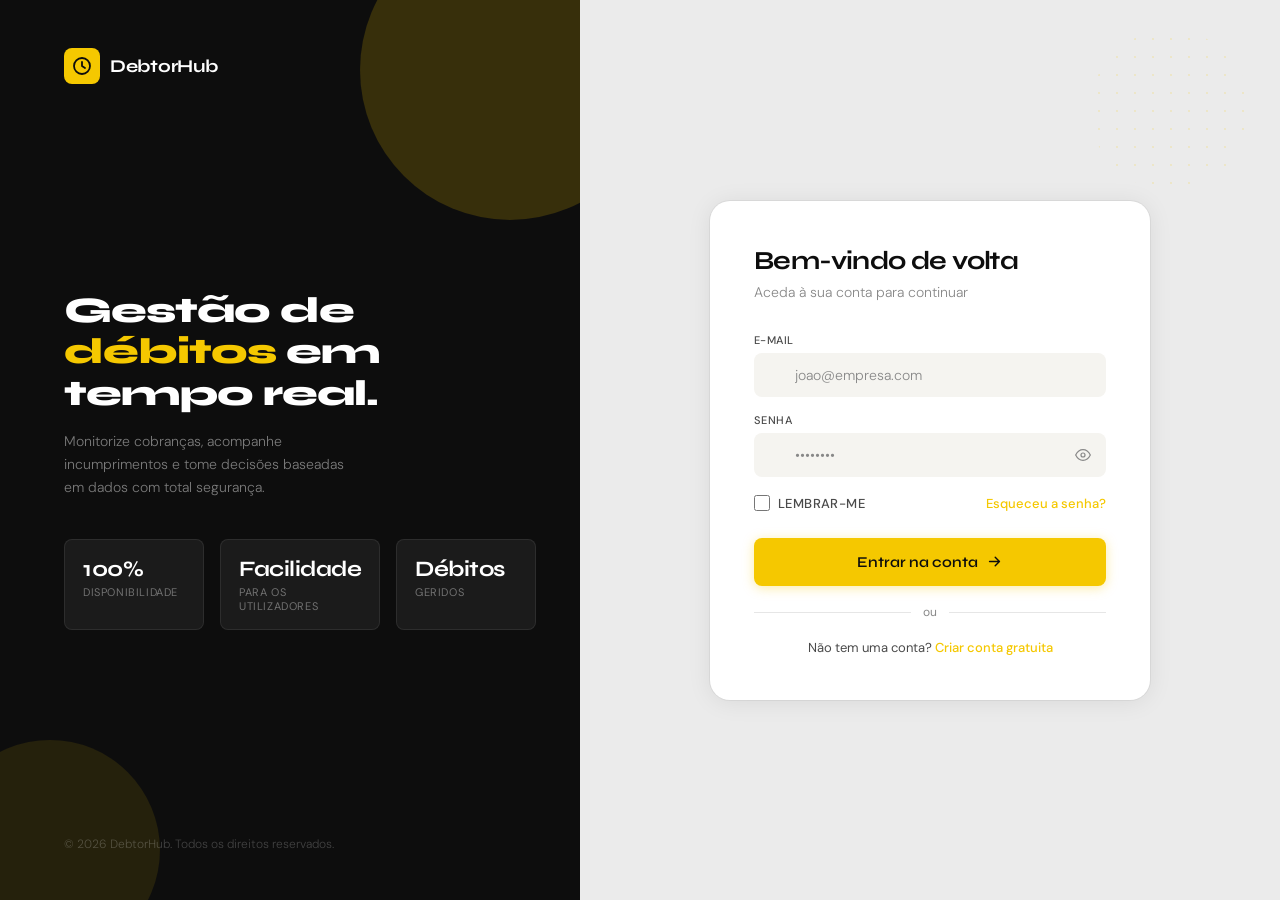
==== index.html @ b58ce5f7 "fix: move HTML files to root for Render static deploy" ====
<!DOCTYPE html>
<html lang="pt-BR">
<head>
<meta charset="UTF-8" />
<meta name="viewport" content="width=device-width, initial-scale=1.0" />

<link rel="icon" type="image/png" href="/src/assets/favicon/favicon-96x96.png" sizes="96x96" />
<link rel="icon" type="image/svg+xml" href="/src/assets/favicon/favicon.svg" />
<link rel="shortcut icon" href="/src/assets/favicon/favicon.ico" />
<link rel="apple-touch-icon" sizes="180x180" href="/src/assets/favicon/apple-touch-icon.png" />
<meta name="apple-mobile-web-app-title" content="MyWebSite" />
<link rel="manifest" href="/src/assets/favicon/site.webmanifest" />

<script src="/src/js/debtor-login.js" defer></script>

<title>DebtorHub — Acesso</title>
<link href="https://fonts.googleapis.com/css2?family=Syne:wght@400;600;700;800&family=DM+Sans:ital,wght@0,300;0,400;0,500;1,300&display=swap" rel="stylesheet" />
<link rel="stylesheet" href="/src/css/debtor-login.css" />
</head>
<body>

<div id="screen-block">
  <div class="block-icon">
    <svg viewBox="0 0 24 24"><rect x="5" y="2" width="14" height="20" rx="3"/><line x1="12" y1="18" x2="12" y2="18.5"/></svg>
  </div>
  <h2>Ecrã muito pequeno</h2>
  <p>O DebtorHub foi desenhado para uso em desktop. Aceda por um computador com resolução mínima de 1024px.</p>
  <div class="block-badge">Mínimo: 1024px de largura</div>
</div>

<div class="panel-left">
  <div class="brand">
    <div class="brand-icon">
      <svg viewBox="0 0 20 20" fill="none" stroke="#0D0D0D" stroke-width="1.8" stroke-linecap="round" stroke-linejoin="round">
        <circle cx="10" cy="10" r="8"/>
        <path d="M10 6v4l3 2"/>
      </svg>
    </div>
    <span class="brand-name">DebtorHub</span>
  </div>

  <div class="panel-left-content">
    <h2>Gestão de <span>débitos</span> em tempo real.</h2>
    <p>Monitorize cobranças, acompanhe incumprimentos e tome decisões baseadas em dados com total segurança.</p>
    <div class="stats-row">
      <div class="stat-card"><div class="stat-value">100%</div><div class="stat-label">Disponibilidade</div></div>
      <div class="stat-card"><div class="stat-value">Facilidade</div><div class="stat-label">Para os utilizadores</div></div>
      <div class="stat-card"><div class="stat-value">Débitos</div><div class="stat-label">Geridos</div></div>
    </div>
  </div>

  <p class="footer-text">© 2026 DebtorHub. Todos os direitos reservados.</p>
</div>

<div class="panel-right">
  <div class="form-card">

    <div class="screen active" id="screen-login">
      <h1 class="form-heading">Bem-vindo de volta</h1>
      <p class="form-subtext">Aceda à sua conta para continuar</p>

      <div class="alert error" id="login-error">
        <svg viewBox="0 0 24 24"><circle cx="12" cy="12" r="9"/><line x1="12" y1="8" x2="12" y2="12"/><line x1="12" y1="16" x2="12.01" y2="16"/></svg>
        <span id="login-error-msg">E-mail ou senha incorretos.</span>
      </div>

      <div class="field">
        <label for="login-email">E-mail</label>
        <div class="input-wrap">
          <input type="email" id="login-email" placeholder="joao@empresa.com" autocomplete="email" />
          <svg class="ico" viewBox="0 0 24 24"><rect x="3" y="5" width="18" height="14" rx="2"/><path d="M3 7l9 6 9-6"/></svg>
        </div>
        <span class="field-error" id="login-email-err">Informe um e-mail válido.</span>
      </div>

      <div class="field">
        <label for="login-password">Senha</label>
        <div class="input-wrap">
          <input type="password" id="login-password" placeholder="••••••••" autocomplete="current-password" />
          <svg class="ico" viewBox="0 0 24 24"><rect x="5" y="11" width="14" height="10" rx="2"/><path d="M8 11V7a4 4 0 018 0v4"/></svg>
          <button class="toggle-pw" type="button" onclick="togglePw('login-password',this)" aria-label="Mostrar senha">
            <svg viewBox="0 0 24 24"><path d="M1 12s4-8 11-8 11 8 11 8-4 8-11 8-11-8-11-8z"/><circle cx="12" cy="12" r="3"/></svg>
          </button>
        </div>
        <span class="field-error" id="login-pw-err">Informe a senha.</span>
      </div>

      <div class="form-options">
        <label class="check-label">
          <input type="checkbox" id="remember" /> Lembrar-me
        </label>
        <button class="link-btn" onclick="showScreen('screen-recovery')">Esqueceu a senha?</button>
      </div>

      <button class="btn-primary" id="btn-login" onclick="handleLogin()">
        <div class="spinner"></div>
        <span class="btn-label">Entrar na conta</span>
        <svg class="arrow" viewBox="0 0 24 24"><path d="M5 12h14M13 6l6 6-6 6"/></svg>
      </button>

      <div class="divider"><span>ou</span></div>
      <p class="signup-row">Não tem uma conta? <button class="link-btn" onclick="showScreen('screen-register')">Criar conta gratuita</button></p>
    </div>

    <div class="screen" id="screen-register">
      <button class="back-btn" onclick="showScreen('screen-login')">
        <svg viewBox="0 0 24 24"><path d="M19 12H5M12 5l-7 7 7 7"/></svg>
        Voltar para login
      </button>
      <h1 class="form-heading">Criar conta</h1>
      <p class="form-subtext">Preencha os dados abaixo para começar</p>

      <div class="alert error" id="register-error">
        <svg viewBox="0 0 24 24"><circle cx="12" cy="12" r="9"/><line x1="12" y1="8" x2="12" y2="12"/><line x1="12" y1="16" x2="12.01" y2="16"/></svg>
        <span id="register-error-msg">Ocorreu um erro. Tente novamente.</span>
      </div>

      <div class="form-row" style="margin-bottom:16px">
        <div class="field" style="margin-bottom:0">
          <label for="reg-first">Nome</label>
          <div class="input-wrap">
            <input type="text" id="reg-first" placeholder="João" autocomplete="given-name" />
            <svg class="ico" viewBox="0 0 24 24"><circle cx="12" cy="8" r="3.5"/><path d="M5 20c0-3.866 3.134-7 7-7s7 3.134 7 7"/></svg>
          </div>
          <span class="field-error" id="reg-first-err">Campo obrigatório.</span>
        </div>
        <div class="field" style="margin-bottom:0">
          <label for="reg-last">Sobrenome</label>
          <div class="input-wrap">
            <input type="text" id="reg-last" placeholder="Silva" autocomplete="family-name" />
            <svg class="ico" viewBox="0 0 24 24"><circle cx="12" cy="8" r="3.5"/><path d="M5 20c0-3.866 3.134-7 7-7s7 3.134 7 7"/></svg>
          </div>
          <span class="field-error" id="reg-last-err">Campo obrigatório.</span>
        </div>
      </div>

      <div class="field">
        <label for="reg-email">E-mail</label>
        <div class="input-wrap">
          <input type="email" id="reg-email" placeholder="joao@empresa.com" autocomplete="email" />
          <svg class="ico" viewBox="0 0 24 24"><rect x="3" y="5" width="18" height="14" rx="2"/><path d="M3 7l9 6 9-6"/></svg>
        </div>
        <span class="field-error" id="reg-email-err">Informe um e-mail válido.</span>
      </div>

      <div class="field">
        <label for="reg-password">Senha</label>
        <div class="input-wrap">
          <input type="password" id="reg-password" placeholder="Mínimo 8 caracteres" autocomplete="new-password" oninput="checkStrength(this.value)" />
          <svg class="ico" viewBox="0 0 24 24"><rect x="5" y="11" width="14" height="10" rx="2"/><path d="M8 11V7a4 4 0 018 0v4"/></svg>
          <button class="toggle-pw" type="button" onclick="togglePw('reg-password',this)" aria-label="Mostrar senha">
            <svg viewBox="0 0 24 24"><path d="M1 12s4-8 11-8 11 8 11 8-4 8-11 8-11-8-11-8z"/><circle cx="12" cy="12" r="3"/></svg>
          </button>
        </div>
        <div class="pw-strength">
          <div class="pw-bar" id="bar1"></div>
          <div class="pw-bar" id="bar2"></div>
          <div class="pw-bar" id="bar3"></div>
          <div class="pw-bar" id="bar4"></div>
        </div>
        <span class="pw-hint" id="pw-hint">Use letras, números e símbolos</span>
        <span class="field-error" id="reg-pw-err">Mínimo de 8 caracteres.</span>
      </div>

      <button class="btn-primary" id="btn-register" onclick="handleRegister()">
        <div class="spinner"></div>
        <span class="btn-label">Criar conta</span>
        <svg class="arrow" viewBox="0 0 24 24"><path d="M5 12h14M13 6l6 6-6 6"/></svg>
      </button>

      <div class="divider"><span>ou</span></div>
      <p class="signup-row">Já tem conta? <button class="link-btn" onclick="showScreen('screen-login')">Entrar</button></p>
    </div>

    <div class="screen" id="screen-recovery">
      <button class="back-btn" onclick="showScreen('screen-login')">
        <svg viewBox="0 0 24 24"><path d="M19 12H5M12 5l-7 7 7 7"/></svg>
        Voltar para login
      </button>
      <h1 class="form-heading">Recuperar senha</h1>
      <p class="form-subtext">Enviaremos um link para redefinir a sua senha.</p>

      <div class="alert success" id="recovery-success">
        <svg viewBox="0 0 24 24"><path d="M20 6L9 17l-5-5"/></svg>
        <span>Link enviado! Verifique a sua caixa de entrada.</span>
      </div>

      <div class="alert error" id="recovery-error">
        <svg viewBox="0 0 24 24"><circle cx="12" cy="12" r="9"/><line x1="12" y1="8" x2="12" y2="12"/><line x1="12" y1="16" x2="12.01" y2="16"/></svg>
        <span id="recovery-error-msg">E-mail não encontrado.</span>
      </div>

      <div id="recovery-form-wrap">
        <div class="field">
          <label for="recovery-email">E-mail registado</label>
          <div class="input-wrap">
            <input type="email" id="recovery-email" placeholder="joao@empresa.com" autocomplete="email" />
            <svg class="ico" viewBox="0 0 24 24"><rect x="3" y="5" width="18" height="14" rx="2"/><path d="M3 7l9 6 9-6"/></svg>
          </div>
          <span class="field-error" id="recovery-email-err">Informe um e-mail válido.</span>
        </div>

        <button class="btn-primary" id="btn-recovery" onclick="handleRecovery()">
          <div class="spinner"></div>
          <span class="btn-label">Enviar link de recuperação</span>
          <svg class="arrow" viewBox="0 0 24 24"><path d="M5 12h14M13 6l6 6-6 6"/></svg>
        </button>
      </div>
    </div>

  </div></div></body>
</html>
---- src/css/debtor-login.css ----
*, *::before, *::after { box-sizing: border-box; margin: 0; padding: 0; }

#screen-block {
  display: none;
  position: fixed; inset: 0; z-index: 9999;
  background: #0D0D0D;
  flex-direction: column;
  align-items: center;
  justify-content: center;
  padding: 32px;
  text-align: center;
}
#screen-block.show { display: flex; }
#screen-block .block-icon {
  width: 64px; height: 64px;
  background: rgba(245,200,0,0.12);
  border: 1.5px solid rgba(245,200,0,0.25);
  border-radius: 16px;
  display: flex; align-items: center; justify-content: center;
  margin-bottom: 28px;
}
#screen-block .block-icon svg { width: 30px; height: 30px; fill: none; stroke: #F5C800; stroke-width: 1.8; stroke-linecap: round; stroke-linejoin: round; }
#screen-block h2 { font-family: 'Syne', sans-serif; font-weight: 700; font-size: 22px; color: #fff; letter-spacing: -0.4px; margin-bottom: 10px; }
#screen-block p { font-size: 14px; color: rgba(255,255,255,0.45); font-weight: 300; line-height: 1.65; max-width: 280px; }
#screen-block .block-badge {
  margin-top: 32px;
  background: rgba(245,200,0,0.10);
  border: 1px solid rgba(245,200,0,0.2);
  border-radius: 99px;
  padding: 6px 16px;
  font-size: 12px; color: #F5C800; font-weight: 500; letter-spacing: 0.3px;
}

:root {
  --ink: #0D0D0D;
  --ink-muted: #4A4A4A;
  --ink-ghost: #888888;
  --surface: #FFFFFF;
  --surface-2: #F5F4F0;
  --border: rgba(13,13,13,0.10);
  --accent: #F5C800;
  --accent-hover: #DDB400;
  --shadow-btn: 0 2px 12px rgba(245,200,0,0.35);
  --shadow-card: 0 2px 24px rgba(13,13,13,0.08), 0 0 0 1px rgba(13,13,13,0.05);
  --radius: 12px;
  --radius-sm: 8px;
  --danger: #C8183A;
  --danger-bg: #FEF1F3;
  --success: #0E7A50;
  --success-bg: #ECFDF3;
  --success-border: #A7F3C2;
}

body {
  font-family: 'DM Sans', sans-serif;
  background: #EBEBEB;
  min-height: 100vh;
  display: flex;
  align-items: stretch;
  color: var(--ink);
  overflow: hidden;
}

/* ── LEFT PANEL ── */
.panel-left {
  width: 580px;
  flex-shrink: 0;
  background: var(--ink);
  display: flex;
  flex-direction: column;
  justify-content: space-between;
  padding: 48px 44px;
  padding-left: 64px;
  position: relative;
  overflow: hidden;
}
.panel-left::before {
  content: '';
  position: absolute; top: -80px; right: -80px;
  width: 300px; height: 300px;
  border-radius: 50%;
  background: rgba(245,200,0,0.18);
}
.panel-left::after {
  content: '';
  position: absolute; bottom: -60px; left: -60px;
  width: 220px; height: 220px;
  border-radius: 50%;
  background: rgba(245,200,0,0.10);
}

.brand { display: flex; align-items: center; gap: 10px; position: relative; z-index: 1; }
.brand-icon {
  width: 36px; height: 36px;
  background: var(--accent);
  border-radius: 8px;
  display: flex; align-items: center; justify-content: center;
}
.brand-icon svg { width: 20px; height: 20px; }
.brand-name { font-family: 'Syne', sans-serif; font-weight: 700; font-size: 18px; color: #fff; letter-spacing: -0.3px; }

.panel-left-content { position: relative; z-index: 1; }
.panel-left-content h2 {
  font-family: 'Syne', sans-serif;
  font-weight: 800; font-size: 36px;
  color: #fff; line-height: 1.15; letter-spacing: -1px;
  margin-bottom: 16px;
}
.panel-left-content h2 span { color: #F5C800; }
.panel-left-content p { font-size: 14px; color: rgba(255,255,255,0.45); line-height: 1.65; font-weight: 300; max-width: 280px; }

.stats-row { display: flex; gap: 16px; margin-top: 40px; position: relative; z-index: 1; }
.stat-card {
  background: rgba(255,255,255,0.06);
  border: 1px solid rgba(255,255,255,0.08);
  border-radius: var(--radius-sm);
  padding: 16px 18px; flex: 1;
}
.stat-value { font-family: 'Syne', sans-serif; font-weight: 700; font-size: 22px; color: #fff; letter-spacing: -0.5px; }
.stat-label { font-size: 11px; color: rgba(255,255,255,0.38); margin-top: 3px; text-transform: uppercase; letter-spacing: 0.6px; }

.footer-text { font-size: 12px; color: rgba(255,255,255,0.22); position: relative; z-index: 1; font-weight: 300; }

/* ── RIGHT PANEL ── */
.panel-right {
  flex: 1; display: flex; align-items: center; justify-content: center;
  padding: 40px 24px; position: relative;
}
.panel-right::before {
  content: '';
  position: absolute; top: 30px; right: 30px;
  width: 160px; height: 160px;
  background-image: radial-gradient(circle, rgba(245,200,0,0.15) 1.5px, transparent 1.5px);
  background-size: 18px 18px;
  border-radius: 50%;
  pointer-events: none;
}

.form-card {
  background: var(--surface);
  border-radius: 20px;
  padding: 44px;
  width: 100%; max-width: 440px;
  box-shadow: var(--shadow-card);
}

/* ── SCREENS ── */
.screen { display: none; animation: fadeUp 0.32s cubic-bezier(0.22,1,0.36,1) forwards; }
.screen.active { display: block; }
@keyframes fadeUp {
  from { opacity: 0; transform: translateY(10px); }
  to   { opacity: 1; transform: translateY(0); }
}

/* ── TYPOGRAPHY ── */
.form-heading { font-family: 'Syne', sans-serif; font-weight: 700; font-size: 26px; color: var(--ink); letter-spacing: -0.6px; margin-bottom: 6px; }
.form-subtext { font-size: 14px; color: var(--ink-ghost); font-weight: 300; margin-bottom: 30px; line-height: 1.5; }

/* ── FIELDS ── */
.field { display: flex; flex-direction: column; gap: 6px; margin-bottom: 16px; }
.field:last-of-type { margin-bottom: 0; }
label { font-size: 11px; font-weight: 500; color: var(--ink-muted); letter-spacing: 0.4px; text-transform: uppercase; }
.input-wrap { position: relative; }
.input-wrap .ico {
  position: absolute; left: 13px; top: 50%; transform: translateY(-50%);
  width: 16px; height: 16px;
  stroke: var(--ink-ghost); fill: none; stroke-width: 1.8;
  stroke-linecap: round; stroke-linejoin: round;
  pointer-events: none; transition: stroke 0.2s; z-index: 0;
}
input[type="text"],
input[type="email"],
input[type="password"] {
  width: 100%; height: 44px;
  padding: 0 14px 0 40px;
  font-family: 'DM Sans', sans-serif; font-size: 14px;
  color: var(--ink); background: var(--surface-2);
  border: 1.5px solid transparent; border-radius: var(--radius-sm);
  outline: none; transition: border-color 0.2s, background 0.2s, box-shadow 0.2s;
  -webkit-appearance: none; position: relative; z-index: 1;
}
input::placeholder { color: var(--ink-ghost); font-weight: 300; }
input:focus { background: var(--surface); border-color: var(--accent); box-shadow: 0 0 0 3px rgba(24,69,200,0.10); }
input:focus ~ .ico { stroke: var(--accent); }
input.has-error { border-color: var(--danger) !important; }

.toggle-pw {
  position: absolute; right: 11px; top: 50%; transform: translateY(-50%);
  background: none; border: none; cursor: pointer; padding: 4px;
  display: flex; align-items: center; color: var(--ink-ghost);
  z-index: 2; transition: color 0.2s;
}
.toggle-pw:hover { color: var(--ink-muted); }
.toggle-pw svg { width: 16px; height: 16px; fill: none; stroke: currentColor; stroke-width: 1.8; stroke-linecap: round; stroke-linejoin: round; }

.field-error { font-size: 11px; color: var(--danger); margin-top: 4px; display: none; }
.field-error.show { display: block; }

.form-row { display: grid; grid-template-columns: 1fr 1fr; gap: 14px; }

/* ── OPTIONS ROW ── */
.form-options {
  display: flex; align-items: center; justify-content: space-between;
  margin: 18px 0 26px;
}
.check-label { display: flex; align-items: center; gap: 8px; font-size: 13px; color: var(--ink-muted); cursor: pointer; user-select: none; }
.check-label input[type="checkbox"] { width: 16px; height: 16px; accent-color: var(--accent); cursor: pointer; padding: 0; }
.link-btn { background: none; border: none; font-family: 'DM Sans', sans-serif; font-size: 13px; color: var(--accent); cursor: pointer; font-weight: 500; padding: 0; transition: color 0.2s; }
.link-btn:hover { color: var(--accent-hover); text-decoration: underline; }

/* ── BACK BUTTON ── */
.back-btn {
  display: flex; align-items: center; gap: 6px;
  background: none; border: none;
  font-family: 'DM Sans', sans-serif; font-size: 13px;
  color: var(--ink-ghost); cursor: pointer; padding: 0;
  margin-bottom: 28px; transition: color 0.2s;
}
.back-btn:hover { color: var(--ink); }
.back-btn svg { width: 16px; height: 16px; fill: none; stroke: currentColor; stroke-width: 1.8; stroke-linecap: round; stroke-linejoin: round; }

/* ── PRIMARY BUTTON ── */
.btn-primary {
  width: 100%; height: 48px;
  background: var(--accent); color: #0D0D0D;
  border: none; border-radius: var(--radius-sm);
  font-family: 'Syne', sans-serif; font-weight: 600; font-size: 15px;
  cursor: pointer; transition: background 0.2s, transform 0.12s, box-shadow 0.2s;
  box-shadow: var(--shadow-btn);
  display: flex; align-items: center; justify-content: center; gap: 8px;
  margin-top: 26px;
}
.btn-primary:hover:not(:disabled) { background: var(--accent-hover); box-shadow: 0 4px 16px rgba(245,200,0,0.45); }
.btn-primary:active:not(:disabled) { transform: scale(0.985); }
.btn-primary:disabled { opacity: 0.7; cursor: not-allowed; }
.btn-primary svg.arrow { width: 17px; height: 17px; fill: none; stroke: #0D0D0D; stroke-width: 2; stroke-linecap: round; stroke-linejoin: round; }

@keyframes spin { to { transform: rotate(360deg); } }
.spinner {
  width: 17px; height: 17px;
  border: 2px solid rgba(13,13,13,0.25);
  border-top-color: #0D0D0D;
  border-radius: 50%;
  animation: spin 0.55s linear infinite;
  display: none;
}
.loading .spinner  { display: block; }
.loading .btn-label { display: none; }
.loading .arrow    { display: none; }

/* ── ALERT BOXES ── */
.alert {
  border-radius: var(--radius-sm);
  padding: 13px 16px;
  font-size: 13px; line-height: 1.5;
  display: none; align-items: flex-start; gap: 10px;
  margin-bottom: 18px;
}
.alert.show { display: flex; }
.alert svg { width: 17px; height: 17px; fill: none; stroke-width: 2; stroke-linecap: round; stroke-linejoin: round; flex-shrink: 0; margin-top: 1px; }
.alert.error { background: var(--danger-bg); border: 1px solid rgba(200,24,58,0.2); color: var(--danger); }
.alert.error svg { stroke: var(--danger); }
.alert.success { background: var(--success-bg); border: 1px solid var(--success-border); color: var(--success); }
.alert.success svg { stroke: var(--success); }

/* ── DIVIDER ── */
.divider { height: 1px; background: var(--border); margin: 26px 0; position: relative; }
.divider span { position: absolute; top: 50%; left: 50%; transform: translate(-50%,-50%); background: var(--surface); padding: 0 12px; font-size: 12px; color: var(--ink-ghost); }

.signup-row { text-align: center; font-size: 13px; color: var(--ink-muted); }

/* ── PASSWORD STRENGTH ── */
.pw-strength { margin-top: 6px; display: flex; gap: 4px; }
.pw-bar { height: 3px; flex: 1; border-radius: 99px; background: var(--surface-2); transition: background 0.3s; }
.pw-hint { font-size: 11px; color: var(--ink-ghost); margin-top: 4px; }
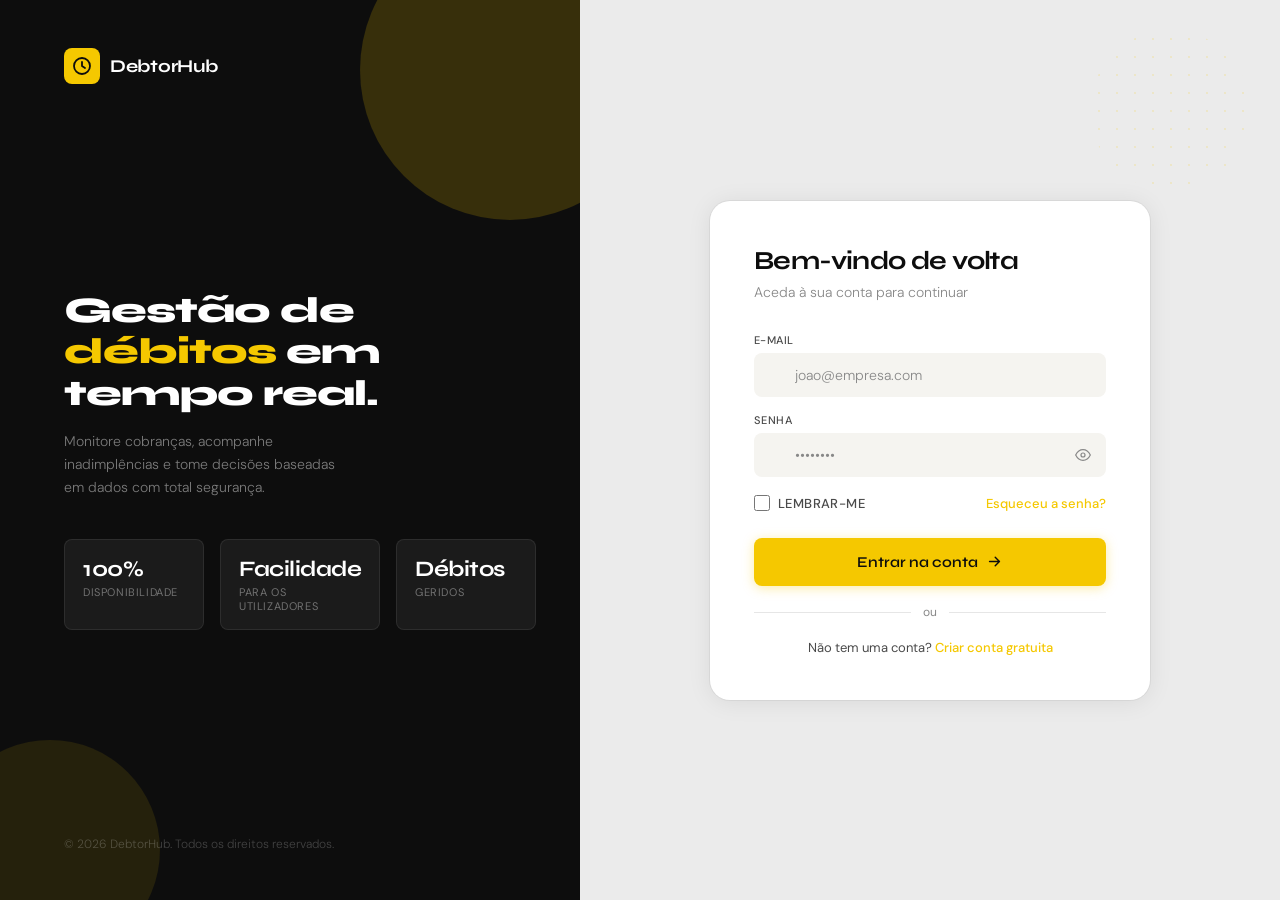
==== commit cfe1081e: "fix: fixing some type errors in index and dashboard" ====
--- a/index.html
+++ b/index.html
@@ -41,7 +41,7 @@
 
   <div class="panel-left-content">
     <h2>Gestão de <span>débitos</span> em tempo real.</h2>
-    <p>Monitorize cobranças, acompanhe incumprimentos e tome decisões baseadas em dados com total segurança.</p>
+    <p>Monitore cobranças, acompanhe inadimplências e tome decisões baseadas em dados com total segurança.</p>
     <div class="stats-row">
       <div class="stat-card"><div class="stat-value">100%</div><div class="stat-label">Disponibilidade</div></div>
       <div class="stat-card"><div class="stat-value">Facilidade</div><div class="stat-label">Para os utilizadores</div></div>
